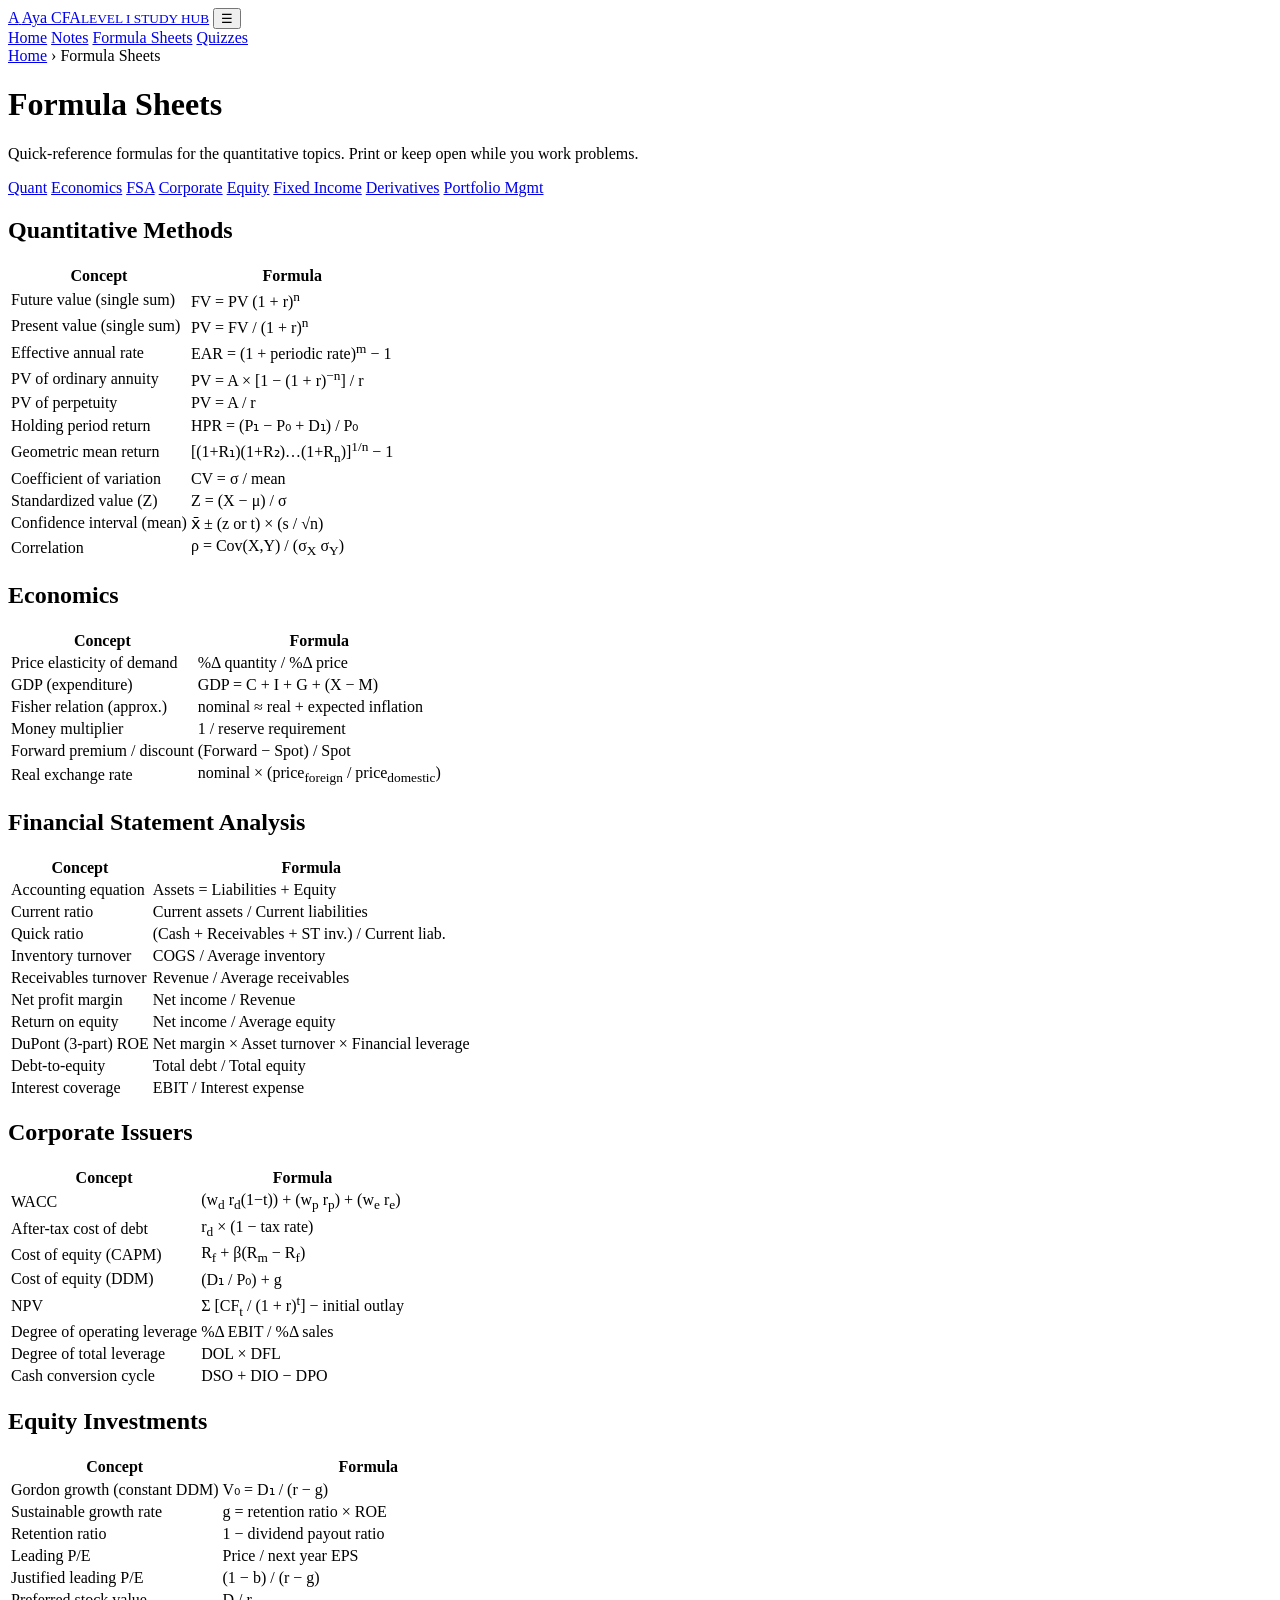
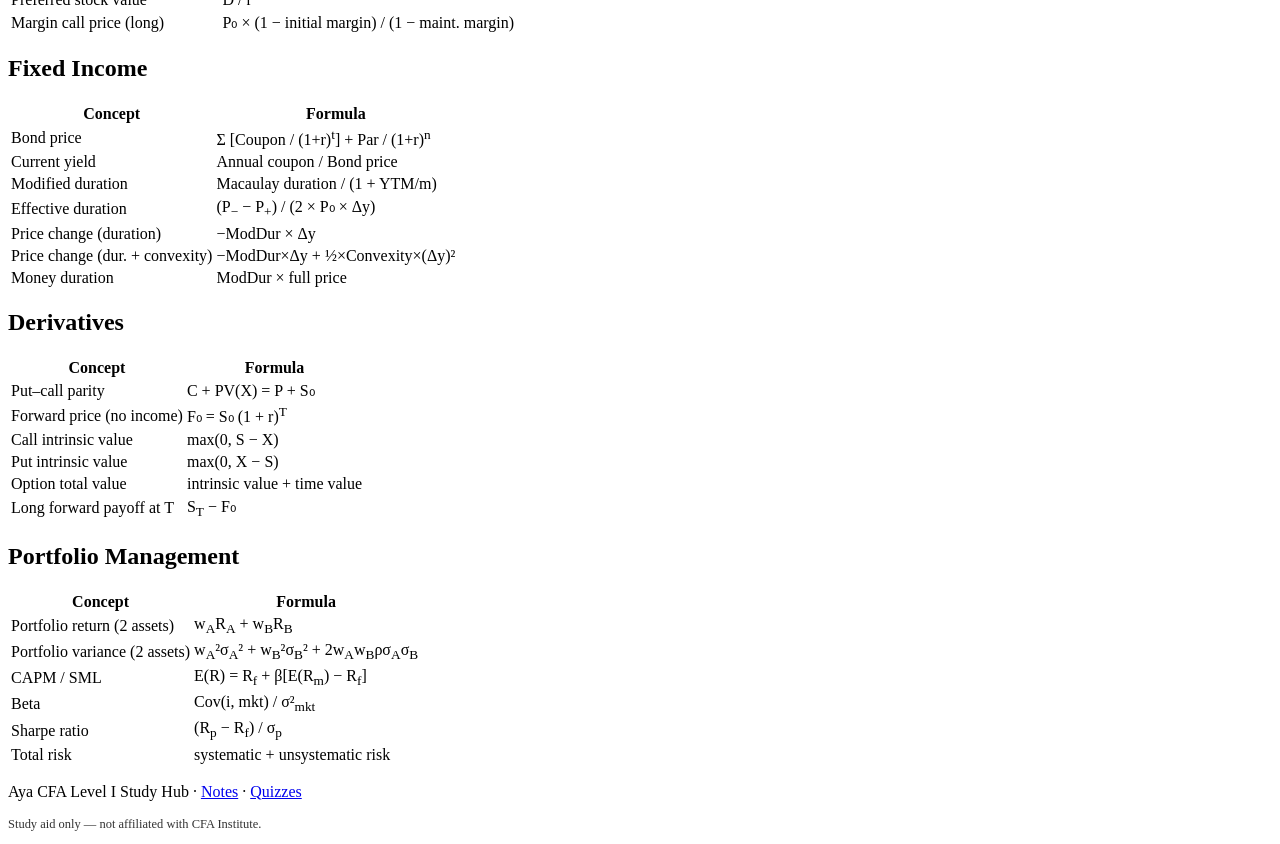
==== formulas.html @ e3e19a62 "Add site pages (notes, formulas, quizzes)" ====
<!DOCTYPE html>
<html lang="en">
<head>
<meta charset="UTF-8">
<meta name="viewport" content="width=device-width, initial-scale=1.0">
<title>Formula Sheets — Aya CFA Level I</title>
<link rel="stylesheet" href="assets/css/style.css">
</head>
<body>
<header class="site-header">
  <nav class="nav">
    <a class="brand" href="index.html"><span class="logo">A</span>
      <span>Aya CFA<small>LEVEL I STUDY HUB</small></span></a>
    <button class="nav-toggle" onclick="toggleNav()">&#9776;</button>
    <div class="nav-links" id="navLinks">
      <a href="index.html">Home</a>
      <a href="notes.html">Notes</a>
      <a href="formulas.html">Formula Sheets</a>
      <a href="quizzes.html">Quizzes</a>
    </div>
  </nav>
</header>

<div class="wrap">
  <div class="crumb"><a href="index.html">Home</a> &rsaquo; Formula Sheets</div>
  <div class="page-head">
    <h1>Formula Sheets</h1>
    <p>Quick-reference formulas for the quantitative topics. Print or keep open while you work problems.</p>
  </div>

  <div class="toc">
    <a href="#quant">Quant</a>
    <a href="#econ">Economics</a>
    <a href="#fsa">FSA</a>
    <a href="#corporate">Corporate</a>
    <a href="#equity">Equity</a>
    <a href="#fixed">Fixed Income</a>
    <a href="#deriv">Derivatives</a>
    <a href="#pm">Portfolio Mgmt</a>
  </div>

  <!-- QUANT -->
  <section class="section" id="quant">
    <h2>Quantitative Methods</h2>
    <table class="formulas">
      <tr><th>Concept</th><th>Formula</th></tr>
      <tr><td>Future value (single sum)</td><td class="fx">FV = PV (1 + r)<sup>n</sup></td></tr>
      <tr><td>Present value (single sum)</td><td class="fx">PV = FV / (1 + r)<sup>n</sup></td></tr>
      <tr><td>Effective annual rate</td><td class="fx">EAR = (1 + periodic rate)<sup>m</sup> − 1</td></tr>
      <tr><td>PV of ordinary annuity</td><td class="fx">PV = A × [1 − (1 + r)<sup>−n</sup>] / r</td></tr>
      <tr><td>PV of perpetuity</td><td class="fx">PV = A / r</td></tr>
      <tr><td>Holding period return</td><td class="fx">HPR = (P₁ − P₀ + D₁) / P₀</td></tr>
      <tr><td>Geometric mean return</td><td class="fx">[(1+R₁)(1+R₂)…(1+R<sub>n</sub>)]<sup>1/n</sup> − 1</td></tr>
      <tr><td>Coefficient of variation</td><td class="fx">CV = σ / mean</td></tr>
      <tr><td>Standardized value (Z)</td><td class="fx">Z = (X − μ) / σ</td></tr>
      <tr><td>Confidence interval (mean)</td><td class="fx">x̄ ± (z or t) × (s / √n)</td></tr>
      <tr><td>Correlation</td><td class="fx">ρ = Cov(X,Y) / (σ<sub>X</sub> σ<sub>Y</sub>)</td></tr>
    </table>
  </section>

  <!-- ECON -->
  <section class="section" id="econ">
    <h2>Economics</h2>
    <table class="formulas">
      <tr><th>Concept</th><th>Formula</th></tr>
      <tr><td>Price elasticity of demand</td><td class="fx">%Δ quantity / %Δ price</td></tr>
      <tr><td>GDP (expenditure)</td><td class="fx">GDP = C + I + G + (X − M)</td></tr>
      <tr><td>Fisher relation (approx.)</td><td class="fx">nominal ≈ real + expected inflation</td></tr>
      <tr><td>Money multiplier</td><td class="fx">1 / reserve requirement</td></tr>
      <tr><td>Forward premium / discount</td><td class="fx">(Forward − Spot) / Spot</td></tr>
      <tr><td>Real exchange rate</td><td class="fx">nominal × (price<sub>foreign</sub> / price<sub>domestic</sub>)</td></tr>
    </table>
  </section>

  <!-- FSA -->
  <section class="section" id="fsa">
    <h2>Financial Statement Analysis</h2>
    <table class="formulas">
      <tr><th>Concept</th><th>Formula</th></tr>
      <tr><td>Accounting equation</td><td class="fx">Assets = Liabilities + Equity</td></tr>
      <tr><td>Current ratio</td><td class="fx">Current assets / Current liabilities</td></tr>
      <tr><td>Quick ratio</td><td class="fx">(Cash + Receivables + ST inv.) / Current liab.</td></tr>
      <tr><td>Inventory turnover</td><td class="fx">COGS / Average inventory</td></tr>
      <tr><td>Receivables turnover</td><td class="fx">Revenue / Average receivables</td></tr>
      <tr><td>Net profit margin</td><td class="fx">Net income / Revenue</td></tr>
      <tr><td>Return on equity</td><td class="fx">Net income / Average equity</td></tr>
      <tr><td>DuPont (3-part) ROE</td><td class="fx">Net margin × Asset turnover × Financial leverage</td></tr>
      <tr><td>Debt-to-equity</td><td class="fx">Total debt / Total equity</td></tr>
      <tr><td>Interest coverage</td><td class="fx">EBIT / Interest expense</td></tr>
    </table>
  </section>

  <!-- CORPORATE -->
  <section class="section" id="corporate">
    <h2>Corporate Issuers</h2>
    <table class="formulas">
      <tr><th>Concept</th><th>Formula</th></tr>
      <tr><td>WACC</td><td class="fx">(w<sub>d</sub> r<sub>d</sub>(1−t)) + (w<sub>p</sub> r<sub>p</sub>) + (w<sub>e</sub> r<sub>e</sub>)</td></tr>
      <tr><td>After-tax cost of debt</td><td class="fx">r<sub>d</sub> × (1 − tax rate)</td></tr>
      <tr><td>Cost of equity (CAPM)</td><td class="fx">R<sub>f</sub> + β(R<sub>m</sub> − R<sub>f</sub>)</td></tr>
      <tr><td>Cost of equity (DDM)</td><td class="fx">(D₁ / P₀) + g</td></tr>
      <tr><td>NPV</td><td class="fx">Σ [CF<sub>t</sub> / (1 + r)<sup>t</sup>] − initial outlay</td></tr>
      <tr><td>Degree of operating leverage</td><td class="fx">%Δ EBIT / %Δ sales</td></tr>
      <tr><td>Degree of total leverage</td><td class="fx">DOL × DFL</td></tr>
      <tr><td>Cash conversion cycle</td><td class="fx">DSO + DIO − DPO</td></tr>
    </table>
  </section>

  <!-- EQUITY -->
  <section class="section" id="equity">
    <h2>Equity Investments</h2>
    <table class="formulas">
      <tr><th>Concept</th><th>Formula</th></tr>
      <tr><td>Gordon growth (constant DDM)</td><td class="fx">V₀ = D₁ / (r − g)</td></tr>
      <tr><td>Sustainable growth rate</td><td class="fx">g = retention ratio × ROE</td></tr>
      <tr><td>Retention ratio</td><td class="fx">1 − dividend payout ratio</td></tr>
      <tr><td>Leading P/E</td><td class="fx">Price / next year EPS</td></tr>
      <tr><td>Justified leading P/E</td><td class="fx">(1 − b) / (r − g)</td></tr>
      <tr><td>Preferred stock value</td><td class="fx">D / r</td></tr>
      <tr><td>Margin call price (long)</td><td class="fx">P₀ × (1 − initial margin) / (1 − maint. margin)</td></tr>
    </table>
  </section>

  <!-- FIXED INCOME -->
  <section class="section" id="fixed">
    <h2>Fixed Income</h2>
    <table class="formulas">
      <tr><th>Concept</th><th>Formula</th></tr>
      <tr><td>Bond price</td><td class="fx">Σ [Coupon / (1+r)<sup>t</sup>] + Par / (1+r)<sup>n</sup></td></tr>
      <tr><td>Current yield</td><td class="fx">Annual coupon / Bond price</td></tr>
      <tr><td>Modified duration</td><td class="fx">Macaulay duration / (1 + YTM/m)</td></tr>
      <tr><td>Effective duration</td><td class="fx">(P<sub>−</sub> − P<sub>+</sub>) / (2 × P₀ × Δy)</td></tr>
      <tr><td>Price change (duration)</td><td class="fx">−ModDur × Δy</td></tr>
      <tr><td>Price change (dur. + convexity)</td><td class="fx">−ModDur×Δy + ½×Convexity×(Δy)²</td></tr>
      <tr><td>Money duration</td><td class="fx">ModDur × full price</td></tr>
    </table>
  </section>

  <!-- DERIVATIVES -->
  <section class="section" id="deriv">
    <h2>Derivatives</h2>
    <table class="formulas">
      <tr><th>Concept</th><th>Formula</th></tr>
      <tr><td>Put–call parity</td><td class="fx">C + PV(X) = P + S₀</td></tr>
      <tr><td>Forward price (no income)</td><td class="fx">F₀ = S₀ (1 + r)<sup>T</sup></td></tr>
      <tr><td>Call intrinsic value</td><td class="fx">max(0, S − X)</td></tr>
      <tr><td>Put intrinsic value</td><td class="fx">max(0, X − S)</td></tr>
      <tr><td>Option total value</td><td class="fx">intrinsic value + time value</td></tr>
      <tr><td>Long forward payoff at T</td><td class="fx">S<sub>T</sub> − F₀</td></tr>
    </table>
  </section>

  <!-- PM -->
  <section class="section" id="pm">
    <h2>Portfolio Management</h2>
    <table class="formulas">
      <tr><th>Concept</th><th>Formula</th></tr>
      <tr><td>Portfolio return (2 assets)</td><td class="fx">w<sub>A</sub>R<sub>A</sub> + w<sub>B</sub>R<sub>B</sub></td></tr>
      <tr><td>Portfolio variance (2 assets)</td><td class="fx">w<sub>A</sub>²σ<sub>A</sub>² + w<sub>B</sub>²σ<sub>B</sub>² + 2w<sub>A</sub>w<sub>B</sub>ρσ<sub>A</sub>σ<sub>B</sub></td></tr>
      <tr><td>CAPM / SML</td><td class="fx">E(R) = R<sub>f</sub> + β[E(R<sub>m</sub>) − R<sub>f</sub>]</td></tr>
      <tr><td>Beta</td><td class="fx">Cov(i, mkt) / σ²<sub>mkt</sub></td></tr>
      <tr><td>Sharpe ratio</td><td class="fx">(R<sub>p</sub> − R<sub>f</sub>) / σ<sub>p</sub></td></tr>
      <tr><td>Total risk</td><td class="fx">systematic + unsystematic risk</td></tr>
    </table>
  </section>

</div>

<footer class="site-footer">
  <p>Aya CFA Level I Study Hub · <a href="notes.html">Notes</a> · <a href="quizzes.html">Quizzes</a></p>
  <p style="margin-top:8px;font-size:.78rem;opacity:.8">Study aid only — not affiliated with CFA Institute.</p>
</footer>
<script src="assets/js/app.js"></script>
</body>
</html>
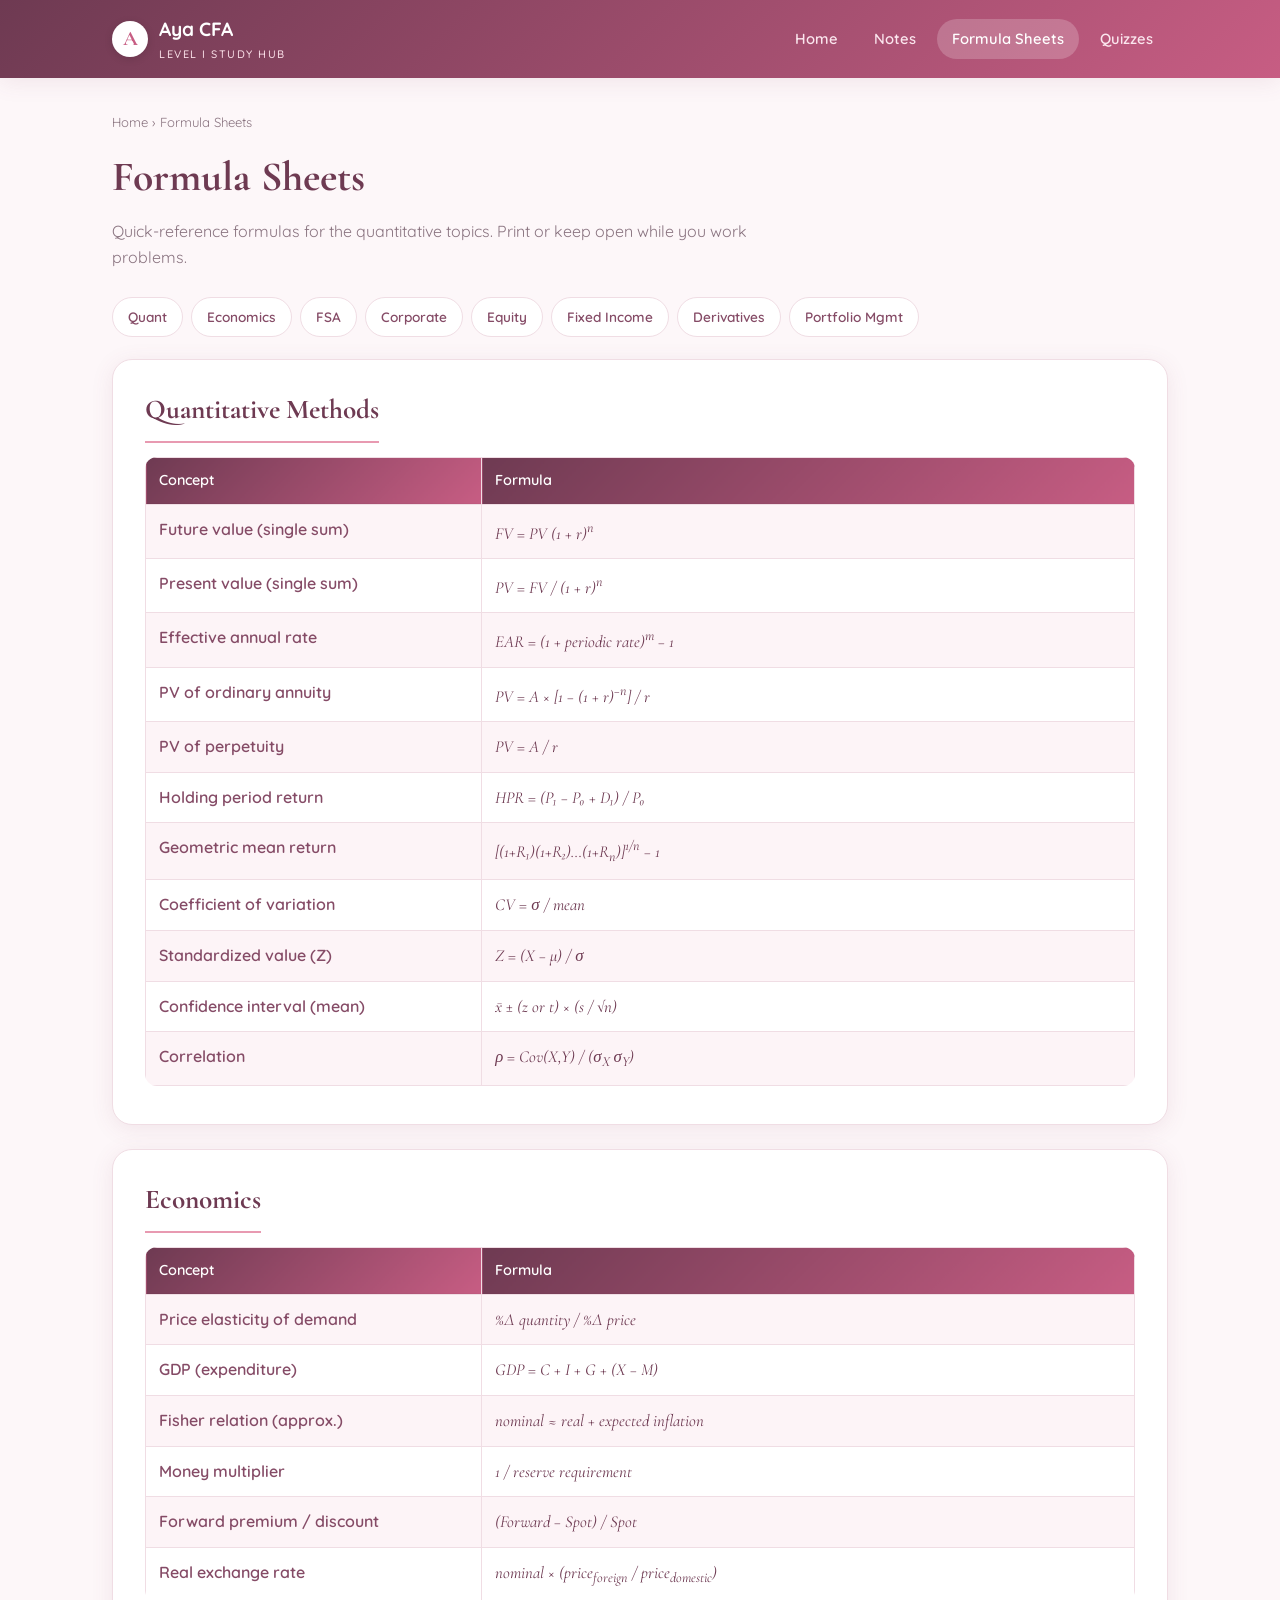
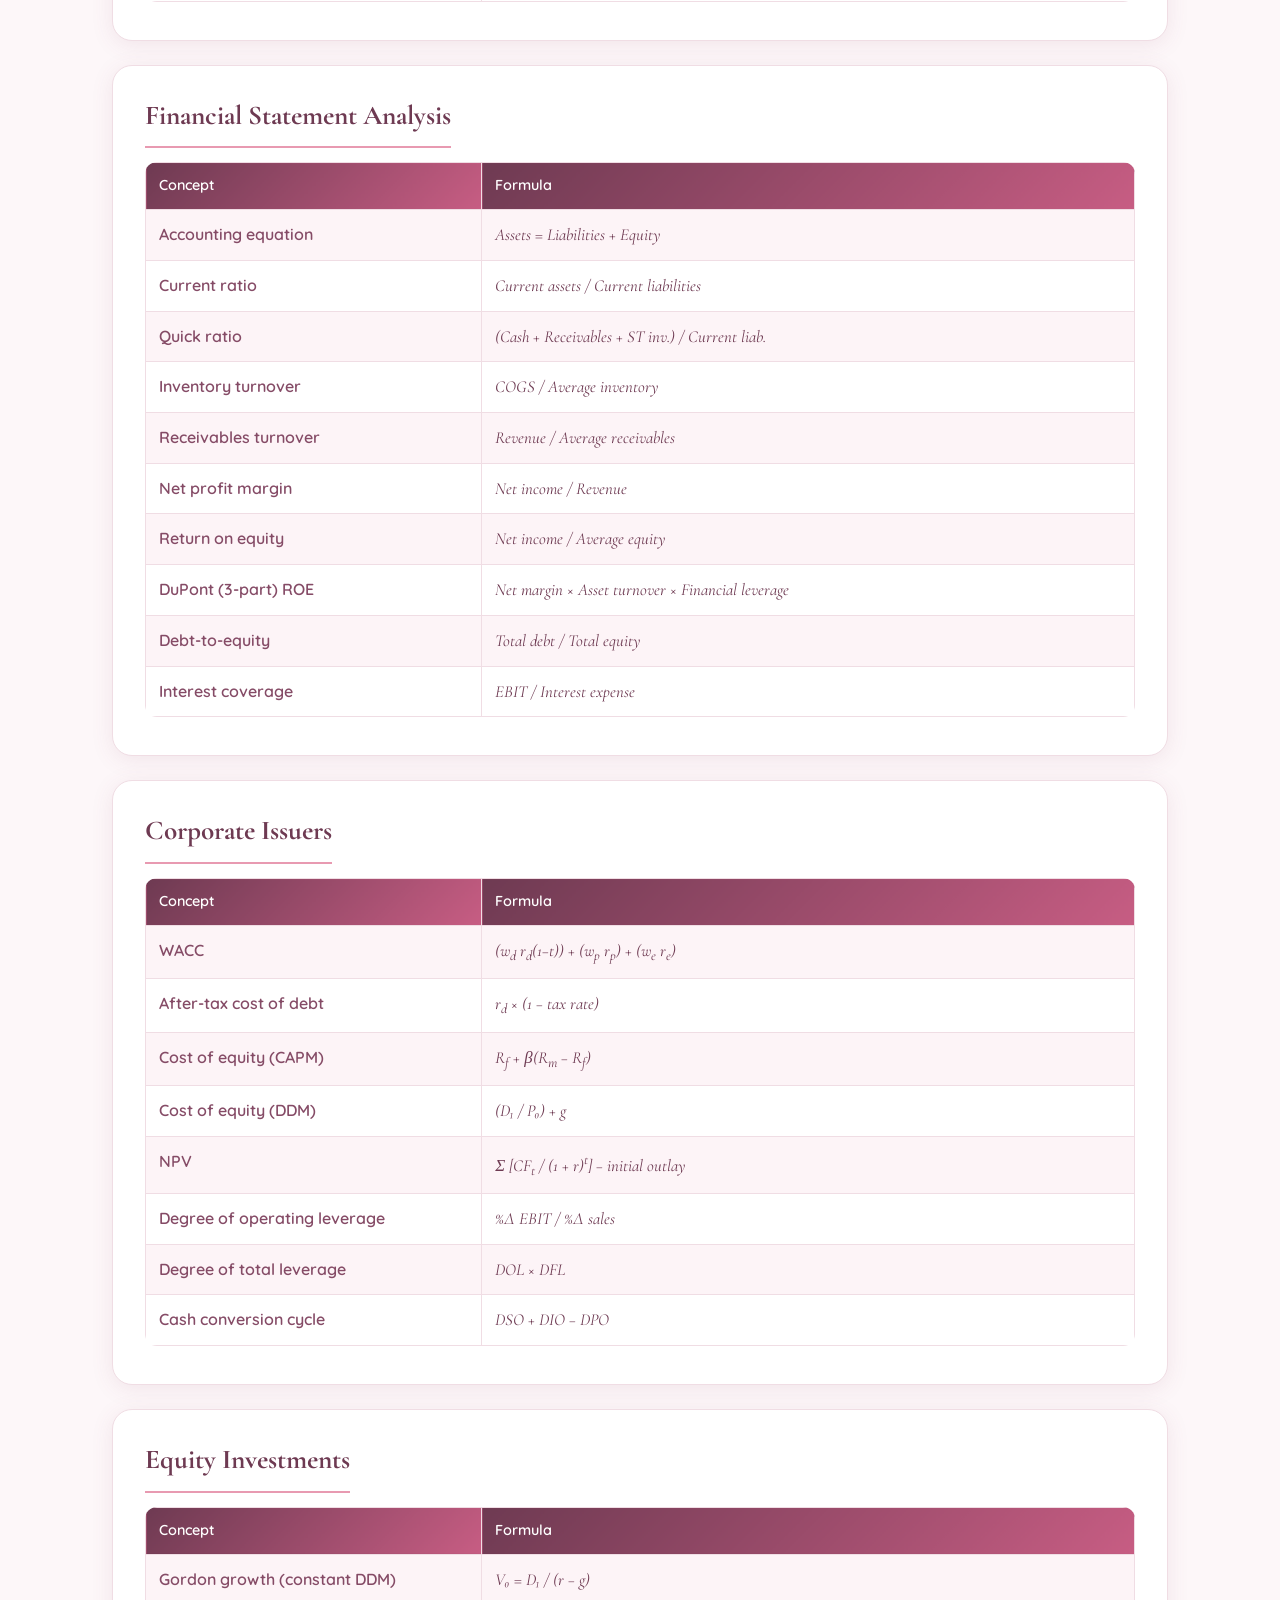
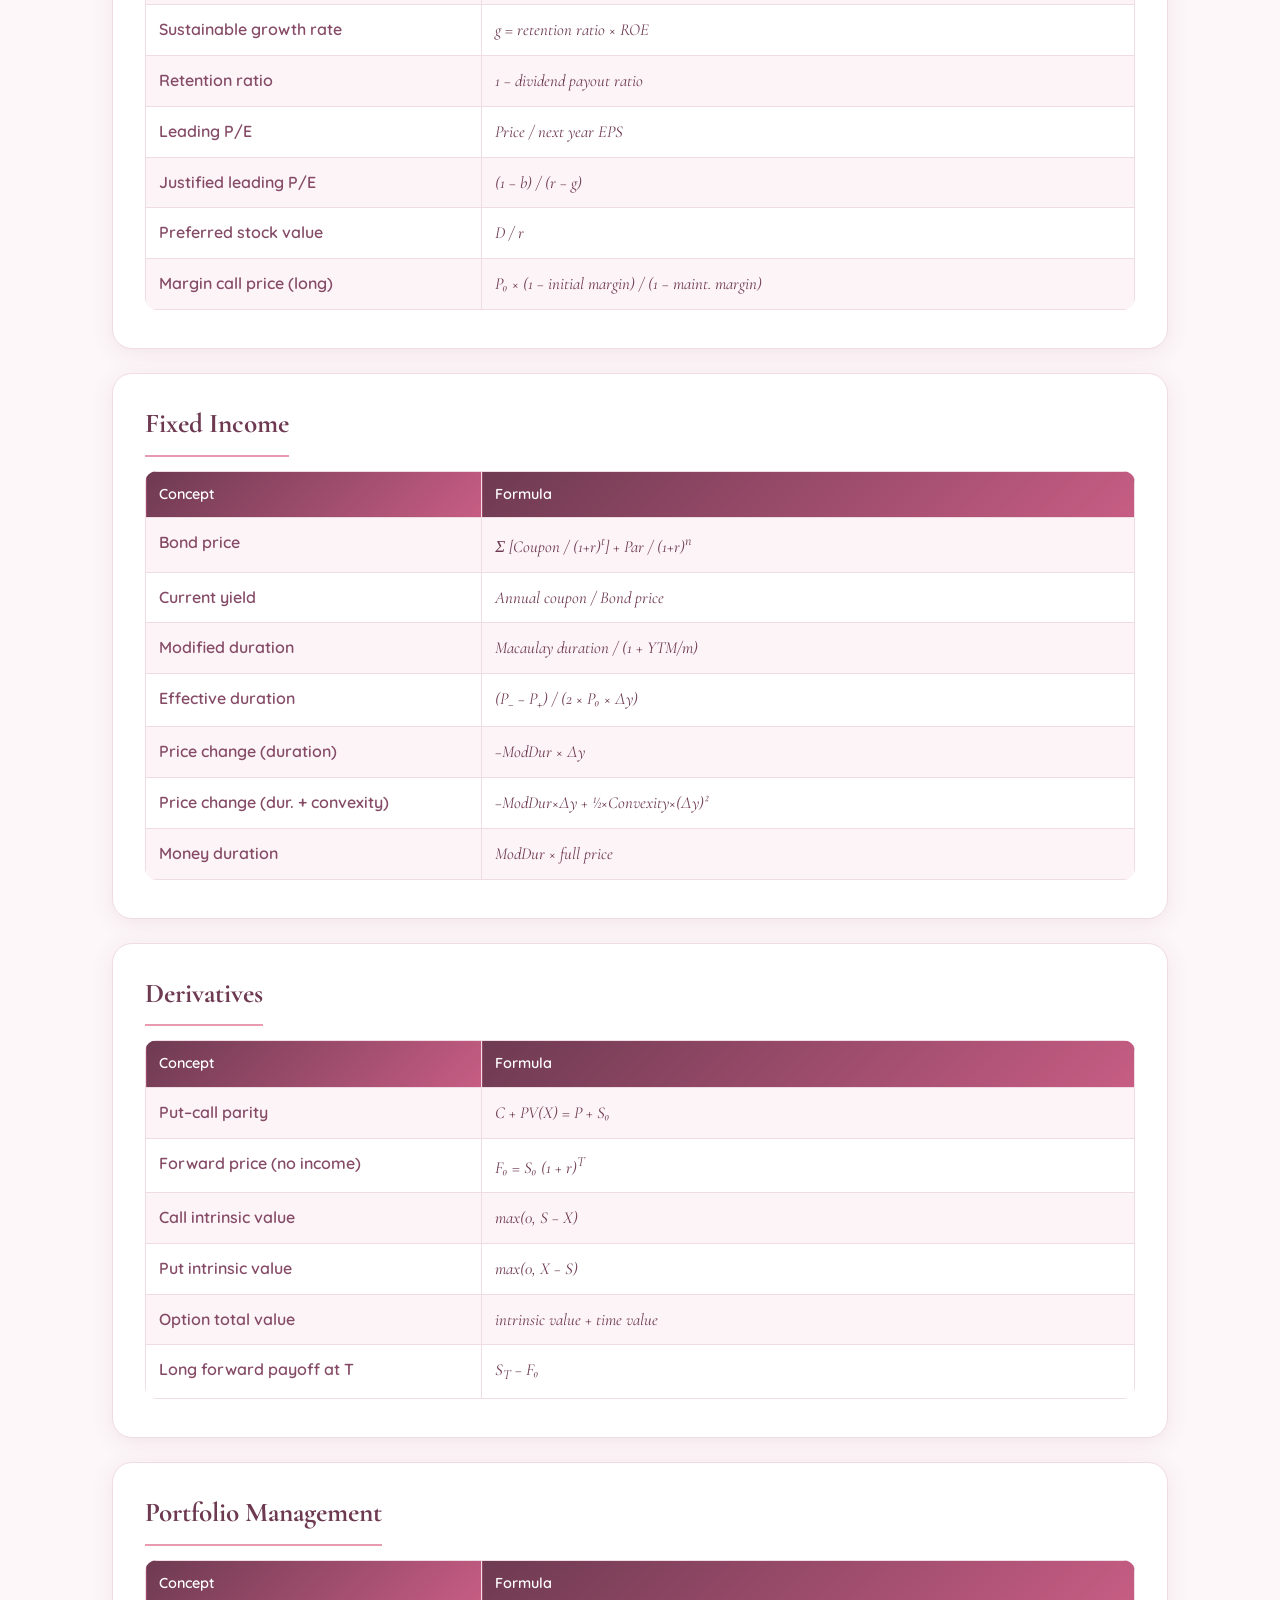
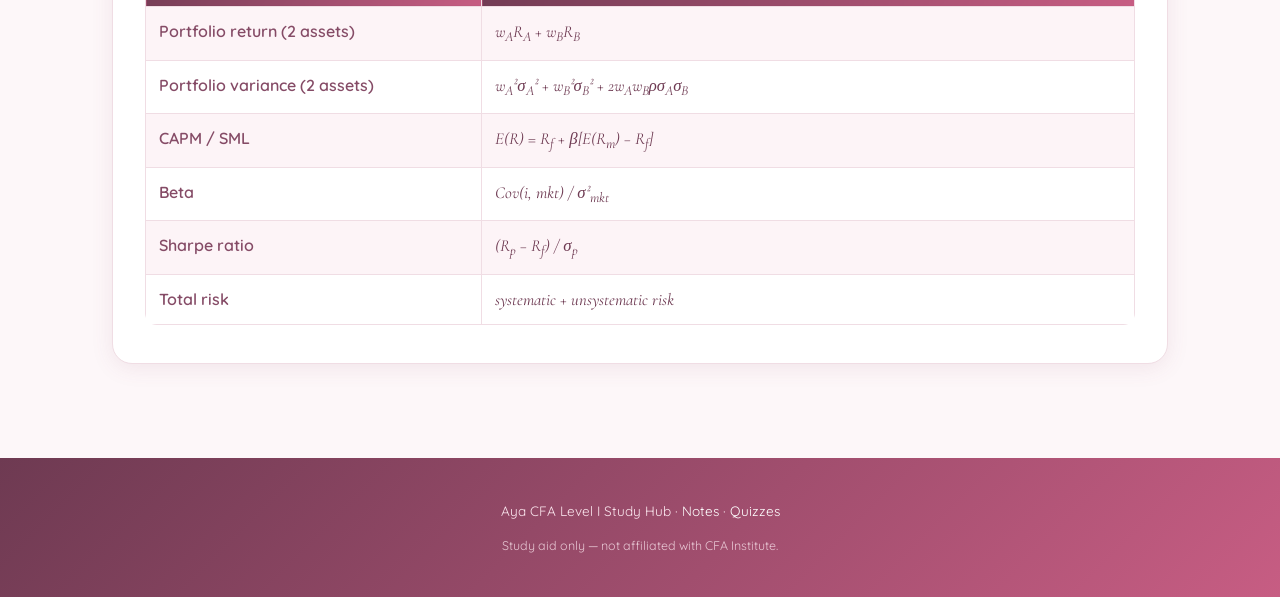
==== commit 73ab1599: "Add Google Fonts links to all pages" ====
--- a/formulas.html
+++ b/formulas.html
@@ -4,6 +4,9 @@
 <meta charset="UTF-8">
 <meta name="viewport" content="width=device-width, initial-scale=1.0">
 <title>Formula Sheets — Aya CFA Level I</title>
+<link rel="preconnect" href="https://fonts.googleapis.com">
+<link rel="preconnect" href="https://fonts.gstatic.com" crossorigin>
+<link href="https://fonts.googleapis.com/css2?family=Cormorant+Garamond:ital,wght@0,500;0,600;0,700;1,500&family=Quicksand:wght@400;500;600;700&display=swap" rel="stylesheet">
 <link rel="stylesheet" href="assets/css/style.css">
 </head>
 <body>
--- a/assets/css/style.css
+++ b/assets/css/style.css
@@ -0,0 +1,174 @@
+/* ===== Aya CFA Level I — Study Hub (Rose & Blush theme) ===== */
+:root{
+  --plum:#6e3a52;        /* deep mauve — headings/nav */
+  --plum-2:#854b66;      /* lighter mauve */
+  --rose:#c75d83;        /* rose accent */
+  --rose-soft:#e89ab1;   /* soft rose */
+  --blush:#fbeef2;       /* blush background tint */
+  --gold:#d8a7a0;        /* warm dusty accent */
+  --accent:#c75d83;      /* primary accent (rose) */
+  --accent-2:#9d7bb0;    /* soft plum/lavender for progress */
+  --bg:#fdf7f9;          /* cream-blush page bg */
+  --card:#ffffff;
+  --line:#f0dde4;        /* soft rose line */
+  --text:#3f2d36;        /* warm dark plum text */
+  --muted:#8a7480;       /* muted mauve-grey */
+  --shadow:0 4px 22px rgba(140,70,100,.10);
+  --radius:20px;
+  --serif:"Cormorant Garamond","Georgia","Times New Roman",serif;
+  --sans:"Quicksand",-apple-system,BlinkMacSystemFont,"Segoe UI",Roboto,Helvetica,Arial,sans-serif;
+}
+*{box-sizing:border-box}
+html{scroll-behavior:smooth}
+body{
+  margin:0;font-family:var(--sans);color:var(--text);
+  background:var(--bg);line-height:1.65;
+}
+a{color:var(--rose);text-decoration:none}
+a:hover{text-decoration:underline}
+
+/* ---- Header / Nav ---- */
+.site-header{
+  background:linear-gradient(135deg,var(--plum),var(--rose));
+  color:#fff;position:sticky;top:0;z-index:50;box-shadow:var(--shadow);
+}
+.nav{
+  max-width:1100px;margin:0 auto;padding:14px 22px;
+  display:flex;align-items:center;justify-content:space-between;gap:16px;
+}
+.brand{display:flex;align-items:center;gap:11px;color:#fff;font-weight:700;font-size:1.2rem}
+.brand:hover{text-decoration:none}
+.brand .logo{
+  width:36px;height:36px;border-radius:50%;background:#fff;
+  color:var(--rose);display:grid;place-items:center;font-family:var(--serif);
+  font-weight:700;font-size:1.3rem;box-shadow:0 2px 8px rgba(0,0,0,.12);
+}
+.brand small{display:block;font-weight:500;font-size:.68rem;color:#fbe0e9;letter-spacing:1.5px}
+.nav-links{display:flex;gap:6px;flex-wrap:wrap}
+.nav-links a{
+  color:#fbe6ee;padding:8px 15px;border-radius:22px;font-size:.92rem;font-weight:600;
+}
+.nav-links a:hover,.nav-links a.active{background:rgba(255,255,255,.20);color:#fff;text-decoration:none}
+.nav-toggle{display:none;background:none;border:0;color:#fff;font-size:1.5rem;cursor:pointer}
+
+/* ---- Layout ---- */
+.wrap{max-width:1100px;margin:0 auto;padding:34px 22px 70px}
+.page-head{margin-bottom:26px}
+.page-head h1{font-family:var(--serif);font-size:2.6rem;font-weight:700;margin:0 0 6px;color:var(--plum)}
+.page-head p{color:var(--muted);margin:0;max-width:680px}
+.crumb{font-size:.82rem;color:var(--muted);margin-bottom:10px}
+.crumb a{color:var(--muted)}
+
+/* ---- Hero ---- */
+.hero{
+  background:linear-gradient(135deg,var(--plum) 0%,var(--rose) 60%,var(--rose-soft) 100%);
+  color:#fff;border-radius:var(--radius);padding:50px 40px;margin-bottom:34px;
+  position:relative;overflow:hidden;box-shadow:var(--shadow);
+}
+.hero::after{
+  content:"";position:absolute;right:-50px;top:-50px;width:260px;height:260px;
+  background:radial-gradient(circle,rgba(255,255,255,.35),transparent 70%);
+}
+.hero::before{
+  content:"";position:absolute;left:-40px;bottom:-60px;width:200px;height:200px;
+  background:radial-gradient(circle,rgba(255,255,255,.18),transparent 70%);
+}
+.hero h1{font-family:var(--serif);font-size:3.1rem;font-weight:700;margin:0 0 12px;position:relative;letter-spacing:.5px}
+.hero p{font-size:1.1rem;color:#fdeef3;max-width:620px;margin:0 0 22px;position:relative}
+.hero .quote{
+  position:relative;border-left:3px solid #fff;padding-left:16px;
+  font-style:italic;color:#fdeef3;font-size:1.02rem;max-width:560px;font-family:var(--serif);
+}
+.btn{
+  display:inline-block;background:#fff;color:var(--rose);font-weight:700;
+  padding:13px 26px;border-radius:30px;border:0;cursor:pointer;font-size:.98rem;
+  transition:transform .14s ease,box-shadow .14s ease;
+}
+.btn:hover{transform:translateY(-2px);box-shadow:0 8px 22px rgba(255,255,255,.35);text-decoration:none}
+.btn.ghost{background:transparent;color:#fff;border:1.5px solid rgba(255,255,255,.6)}
+.btn.ghost:hover{background:rgba(255,255,255,.18);box-shadow:none}
+.hero-actions{display:flex;gap:12px;flex-wrap:wrap;position:relative}
+
+/* ---- Cards grid ---- */
+.grid{display:grid;grid-template-columns:repeat(auto-fill,minmax(250px,1fr));gap:20px}
+.card{
+  background:var(--card);border:1px solid var(--line);border-radius:var(--radius);
+  padding:24px;box-shadow:var(--shadow);transition:transform .16s ease,box-shadow .16s,border-color .16s;
+  display:flex;flex-direction:column;
+}
+.card:hover{transform:translateY(-4px);border-color:var(--rose-soft);box-shadow:0 10px 28px rgba(199,93,131,.18)}
+.card .num{font-family:var(--serif);font-size:1.05rem;color:var(--rose);font-weight:700;letter-spacing:1px}
+.card h3{margin:6px 0 8px;font-size:1.18rem;color:var(--plum);font-family:var(--serif);font-weight:700}
+.card p{color:var(--muted);font-size:.9rem;margin:0 0 16px;flex:1}
+.card .links{display:flex;gap:8px;flex-wrap:wrap}
+.pill{
+  font-size:.78rem;padding:6px 13px;border-radius:22px;background:var(--blush);
+  color:var(--plum-2);font-weight:600;border:1px solid var(--line);
+}
+.pill:hover{background:var(--rose);color:#fff;text-decoration:none;border-color:var(--rose)}
+.pill.weight{background:#f6e7ec;color:var(--rose);border-color:#f0d4de}
+
+/* section blocks (notes/formulas) */
+.section{
+  background:var(--card);border:1px solid var(--line);border-radius:var(--radius);
+  padding:28px 32px;margin-bottom:24px;box-shadow:var(--shadow);
+}
+.section h2{font-family:var(--serif);color:var(--plum);margin:0 0 4px;font-size:1.7rem;font-weight:700;
+  border-bottom:2px solid var(--rose-soft);padding-bottom:8px;display:inline-block}
+.section h3{color:var(--rose);margin:22px 0 8px;font-size:1.14rem;font-family:var(--serif);font-weight:700}
+.section ul{padding-left:20px}
+.section li{margin:6px 0}
+.section .key{background:var(--blush);border-left:3px solid var(--rose);padding:12px 16px;
+  border-radius:0 12px 12px 0;margin:14px 0;font-size:.93rem}
+.section .key b{color:var(--rose)}
+
+/* formula table */
+table.formulas{width:100%;border-collapse:collapse;margin:10px 0;border-radius:12px;overflow:hidden}
+table.formulas th,table.formulas td{border:1px solid var(--line);padding:11px 13px;text-align:left;vertical-align:top}
+table.formulas th{background:linear-gradient(135deg,var(--plum),var(--rose));color:#fff;font-size:.9rem;font-weight:600}
+table.formulas td:first-child{font-weight:600;color:var(--plum-2);width:34%}
+table.formulas .fx{font-family:"Cormorant Garamond","Cambria Math",Georgia,serif;font-style:italic;color:var(--plum);font-size:1.05rem}
+table.formulas tr:nth-child(even){background:#fdf4f7}
+
+/* table of contents chips */
+.toc{display:flex;gap:8px;flex-wrap:wrap;margin-bottom:22px}
+.toc a{background:#fff;border:1px solid var(--line);padding:8px 15px;border-radius:22px;
+  font-size:.85rem;color:var(--plum-2);font-weight:600}
+.toc a:hover{background:var(--rose);color:#fff;text-decoration:none;border-color:var(--rose)}
+
+/* ---- Quiz ---- */
+.quiz-card{background:var(--card);border:1px solid var(--line);border-radius:var(--radius);
+  padding:28px 32px;box-shadow:var(--shadow);max-width:760px;margin:0 auto}
+.quiz-meta{display:flex;justify-content:space-between;align-items:center;margin-bottom:16px;
+  color:var(--muted);font-size:.88rem;font-weight:600}
+.progress{height:9px;background:var(--blush);border-radius:8px;overflow:hidden;margin-bottom:22px}
+.progress span{display:block;height:100%;background:linear-gradient(90deg,var(--rose),var(--accent-2));width:0;transition:width .3s}
+.q-text{font-size:1.18rem;font-weight:600;color:var(--plum);margin-bottom:18px;font-family:var(--serif)}
+.options{display:flex;flex-direction:column;gap:10px}
+.opt{text-align:left;background:#fff;border:1.5px solid var(--line);border-radius:14px;
+  padding:14px 18px;cursor:pointer;font-size:.96rem;transition:.14s;font-family:inherit;color:var(--text)}
+.opt:hover{border-color:var(--rose-soft);background:var(--blush)}
+.opt.correct{border-color:#4caf8e;background:#e7f6f0}
+.opt.wrong{border-color:#e07a92;background:#fbeaef}
+.opt.disabled{cursor:default;opacity:.95}
+.explain{margin-top:16px;padding:15px 18px;background:var(--blush);border-left:3px solid var(--rose);
+  border-radius:0 12px 12px 0;font-size:.92rem;display:none}
+.explain.show{display:block}
+.quiz-nav{display:flex;justify-content:space-between;margin-top:22px}
+.result{text-align:center;padding:20px}
+.result .score{font-family:var(--serif);font-size:3.4rem;color:var(--rose);font-weight:700}
+.result .msg{font-size:1.12rem;color:var(--plum);margin:8px 0 20px}
+
+/* ---- Footer ---- */
+.site-footer{background:linear-gradient(135deg,var(--plum),var(--rose));color:#fbe6ee;text-align:center;padding:28px;font-size:.85rem}
+.site-footer a{color:#fff}
+
+@media(max-width:760px){
+  .nav-links{display:none;flex-direction:column;width:100%;margin-top:12px}
+  .nav-links.open{display:flex}
+  .nav{flex-wrap:wrap}
+  .nav-toggle{display:block}
+  .hero{padding:34px 24px}
+  .hero h1{font-size:2.3rem}
+  table.formulas td:first-child{width:auto}
+}
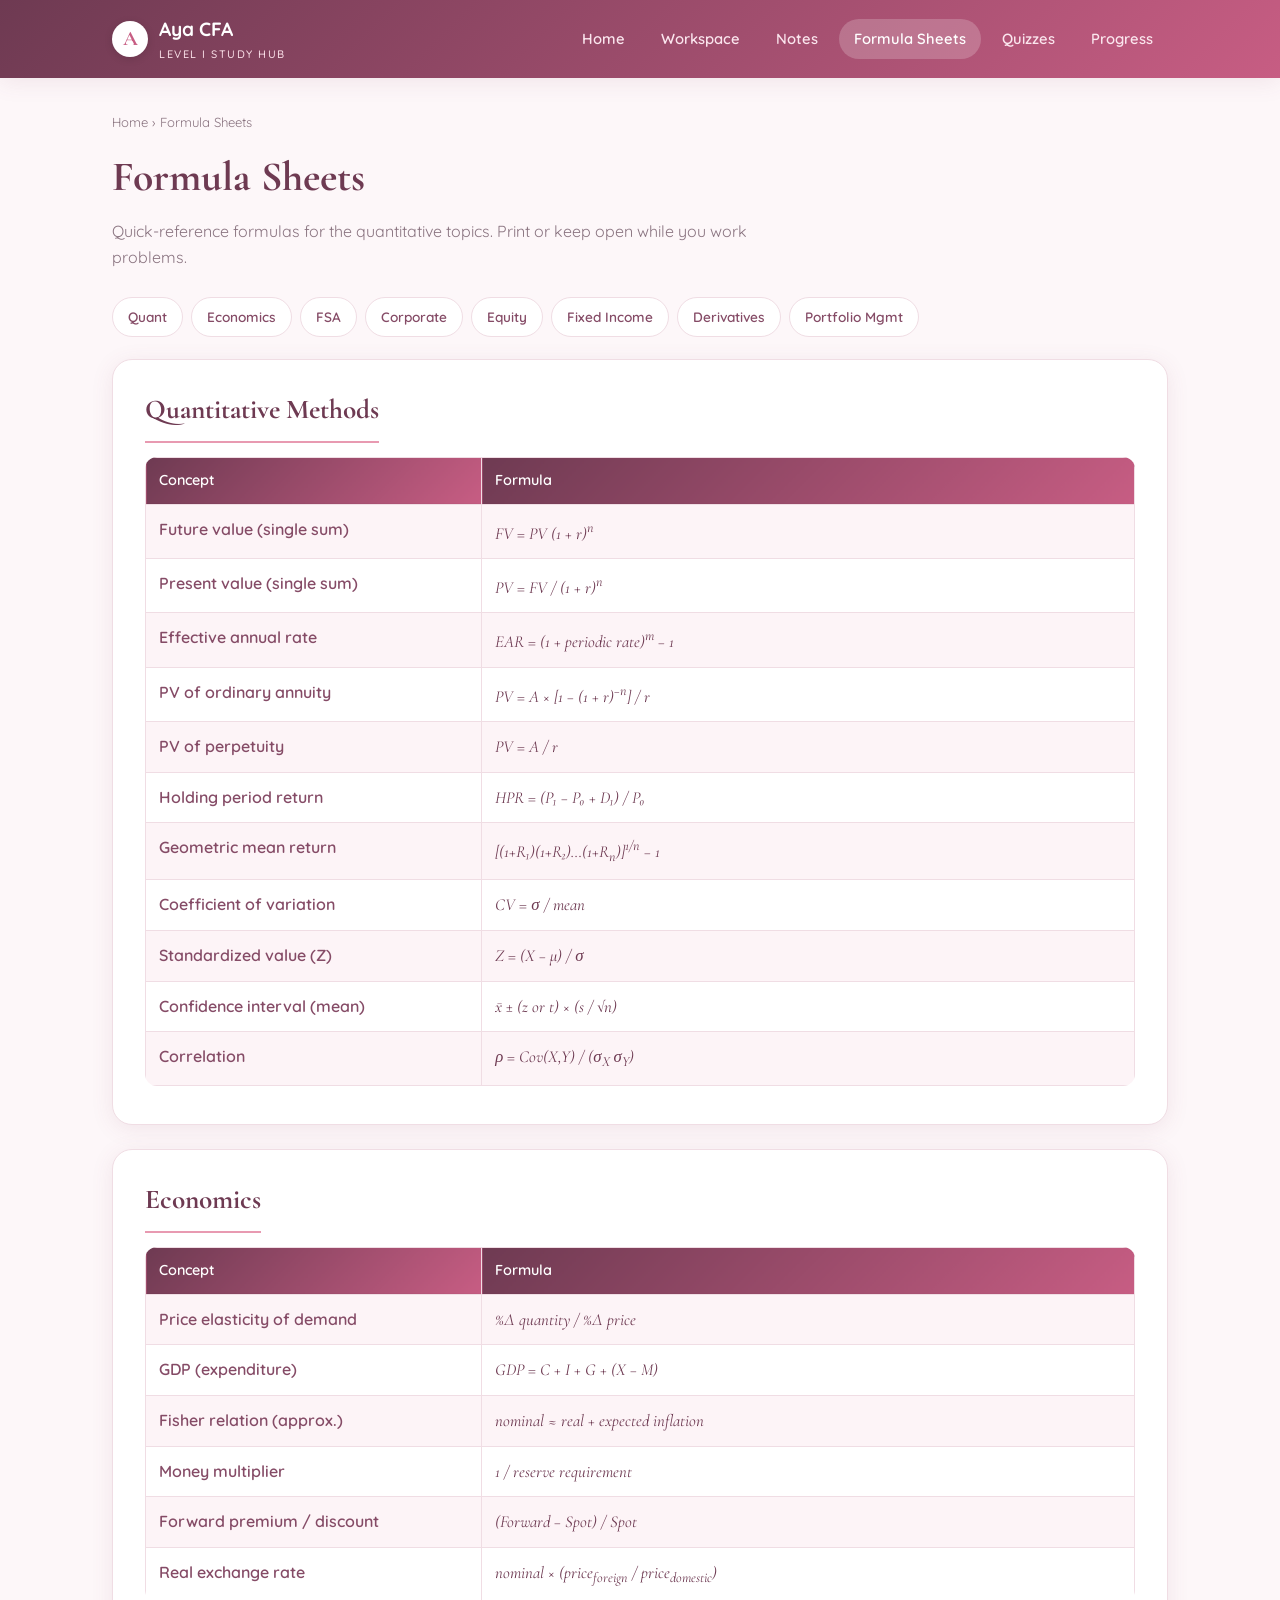
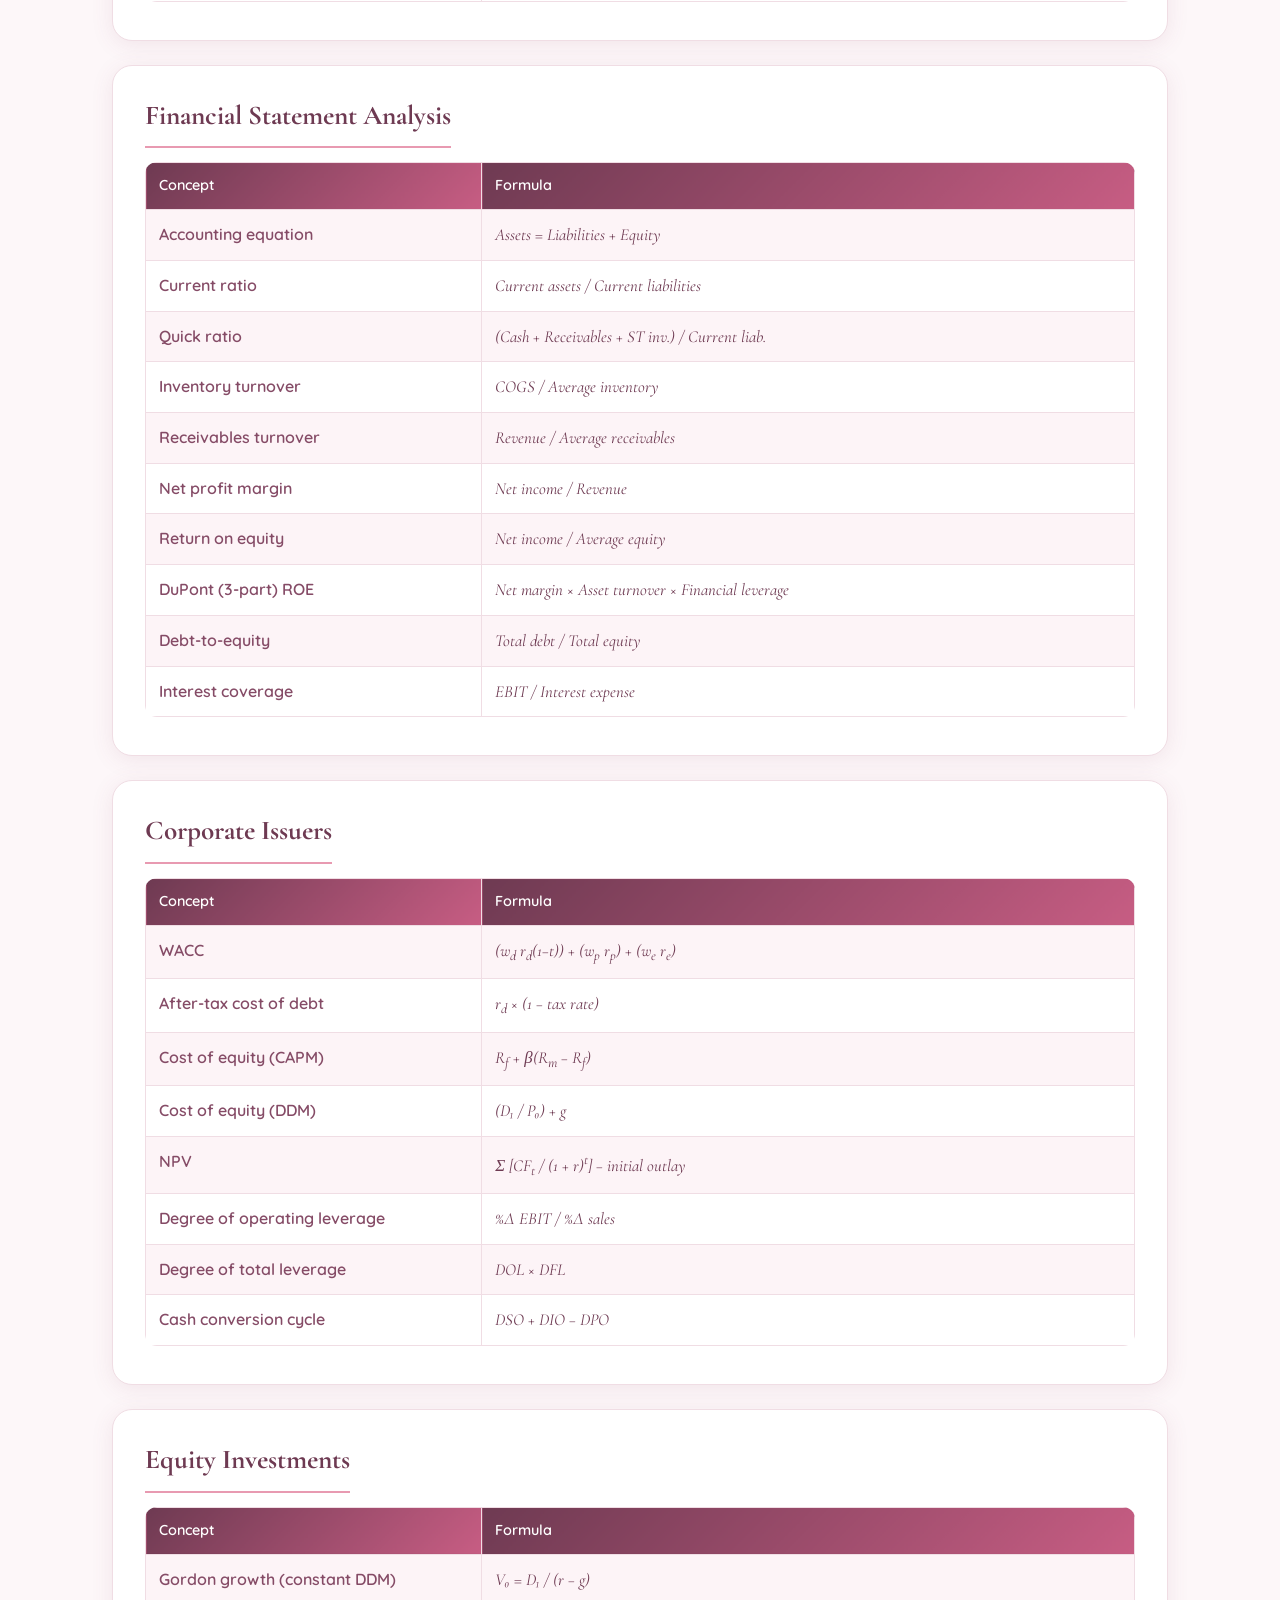
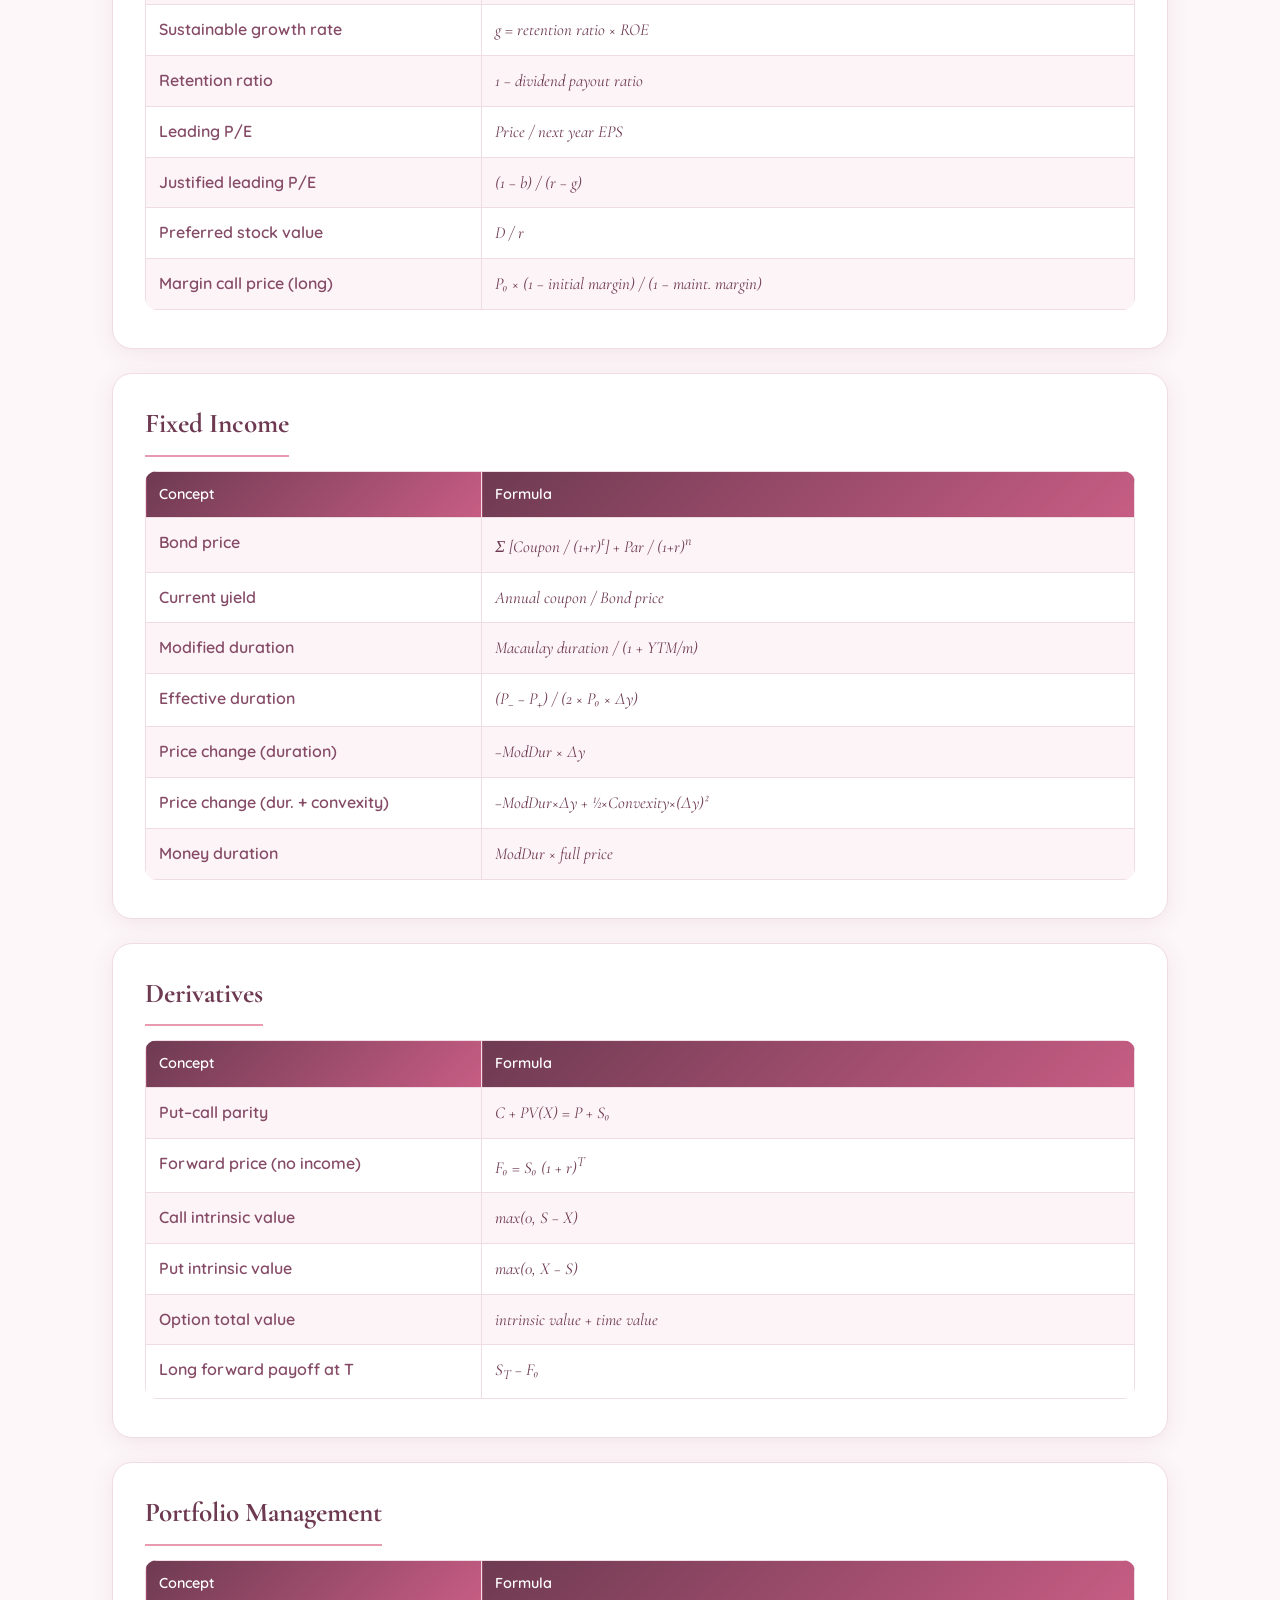
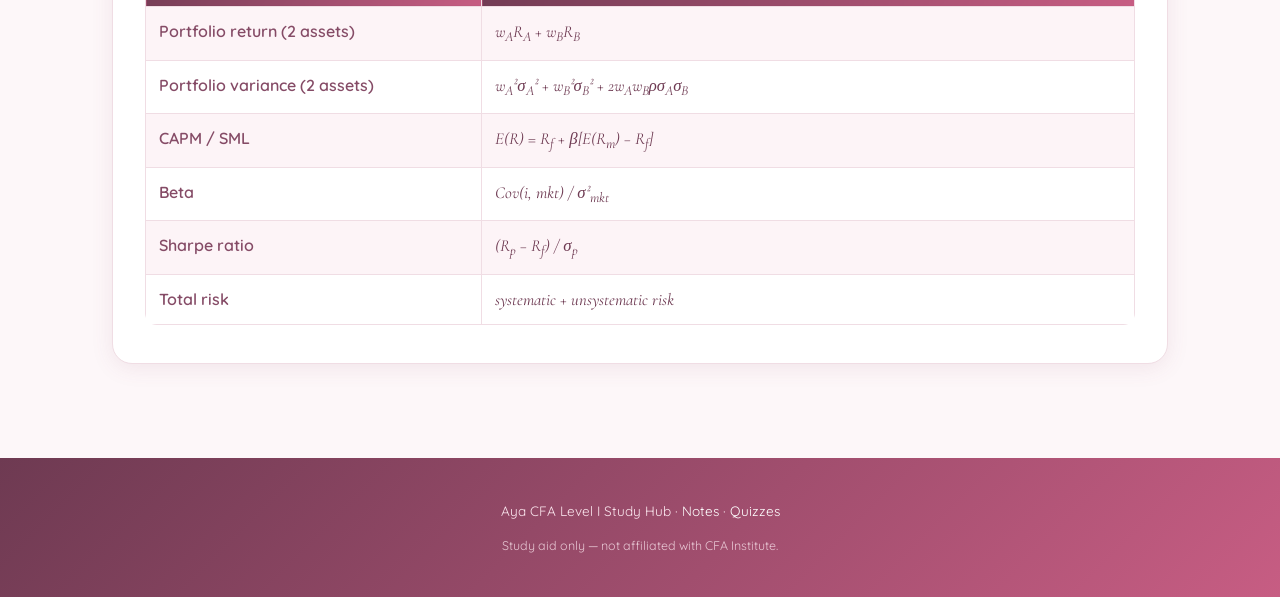
==== commit 49674b1b: "Add Reading Workspace, dashboard, dark mode, new nav" ====
--- a/formulas.html
+++ b/formulas.html
@@ -17,9 +17,11 @@
     <button class="nav-toggle" onclick="toggleNav()">&#9776;</button>
     <div class="nav-links" id="navLinks">
       <a href="index.html">Home</a>
+      <a href="workspace.html">Workspace</a>
       <a href="notes.html">Notes</a>
       <a href="formulas.html">Formula Sheets</a>
       <a href="quizzes.html">Quizzes</a>
+      <a href="dashboard.html">Progress</a>
     </div>
   </nav>
 </header>
